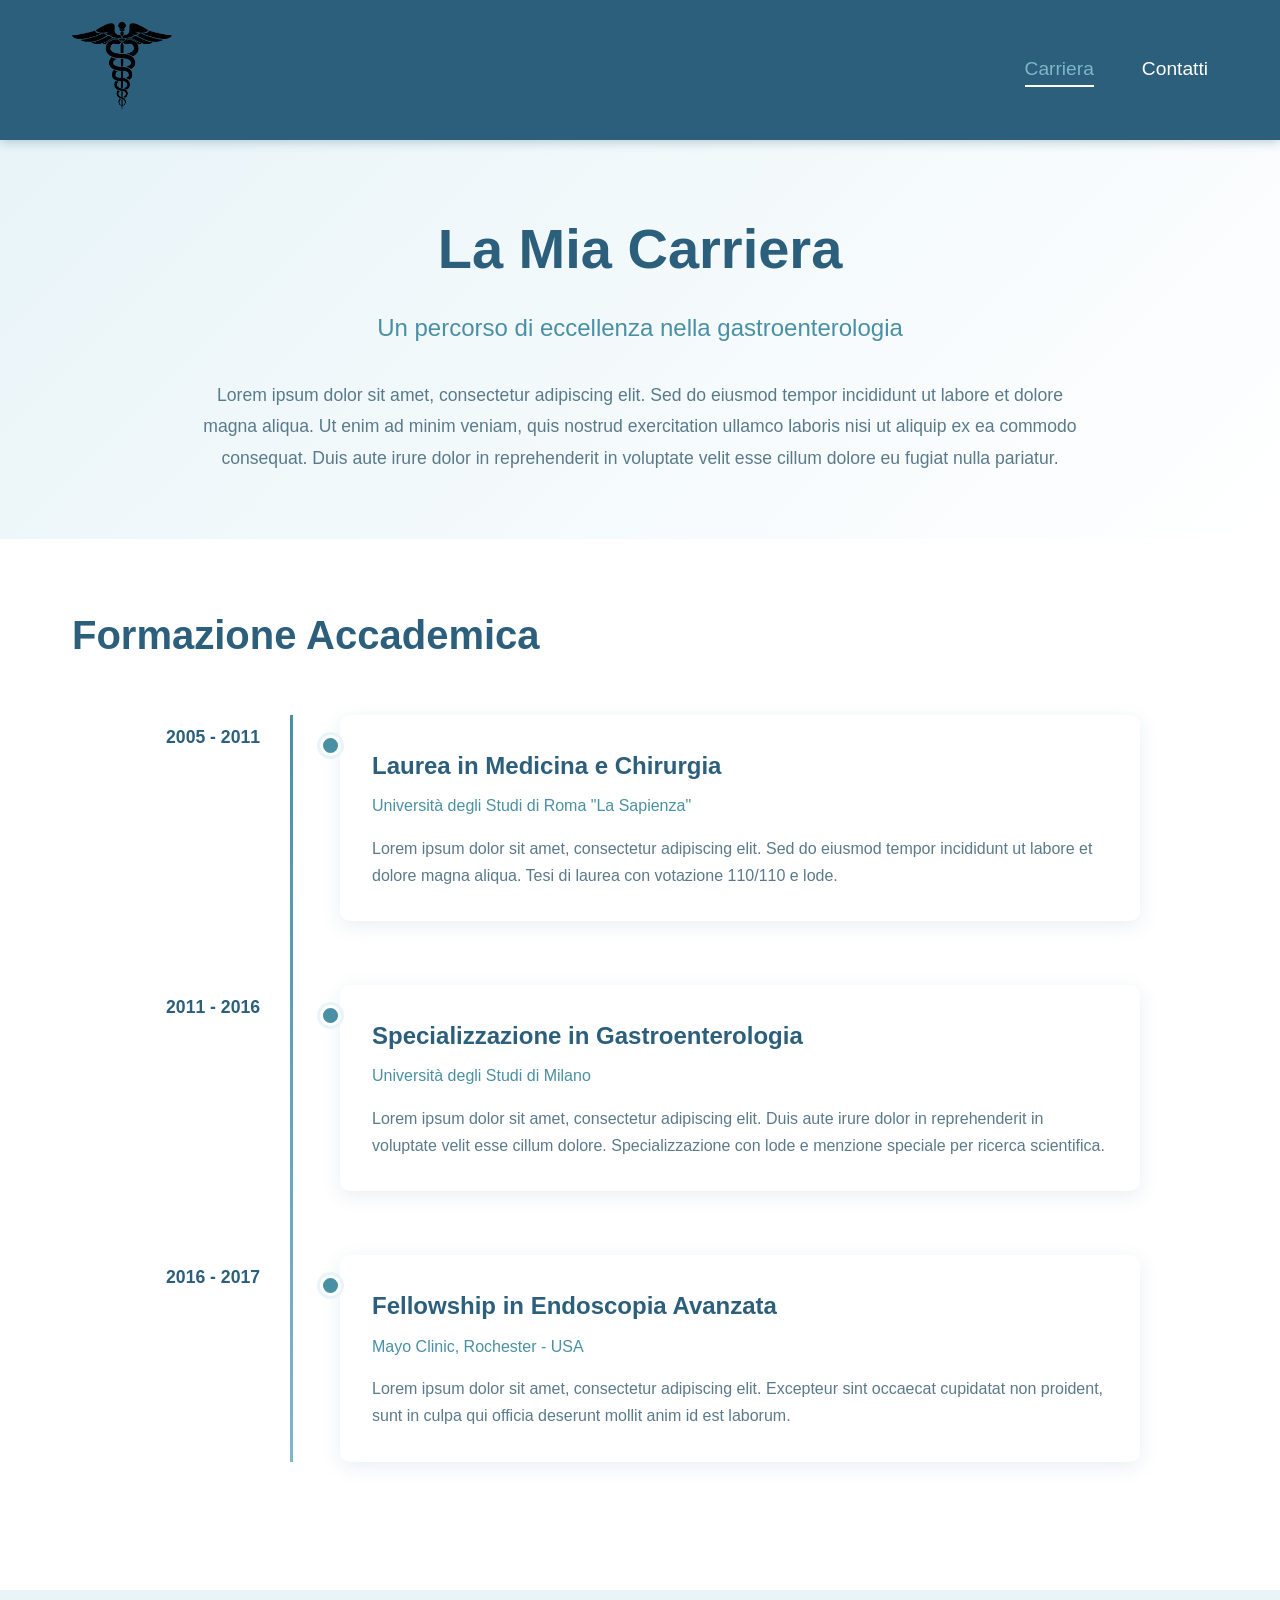
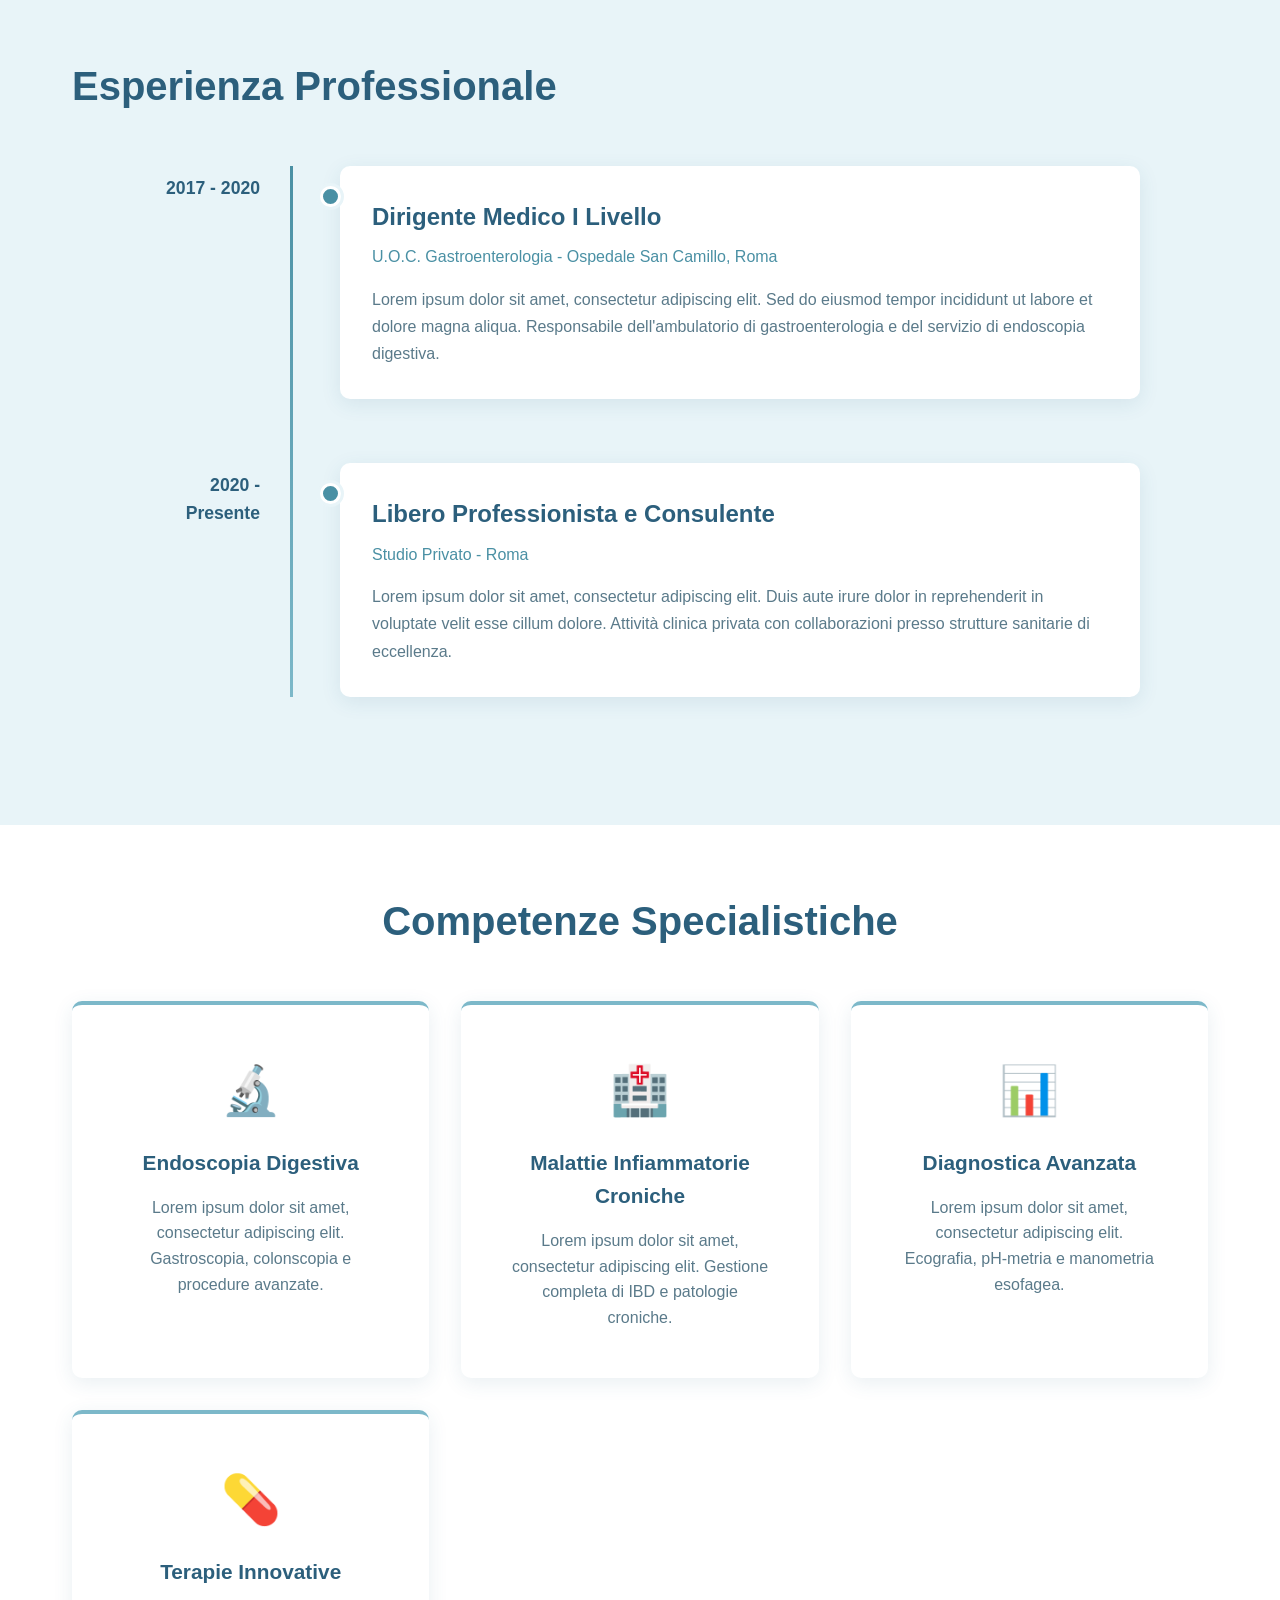
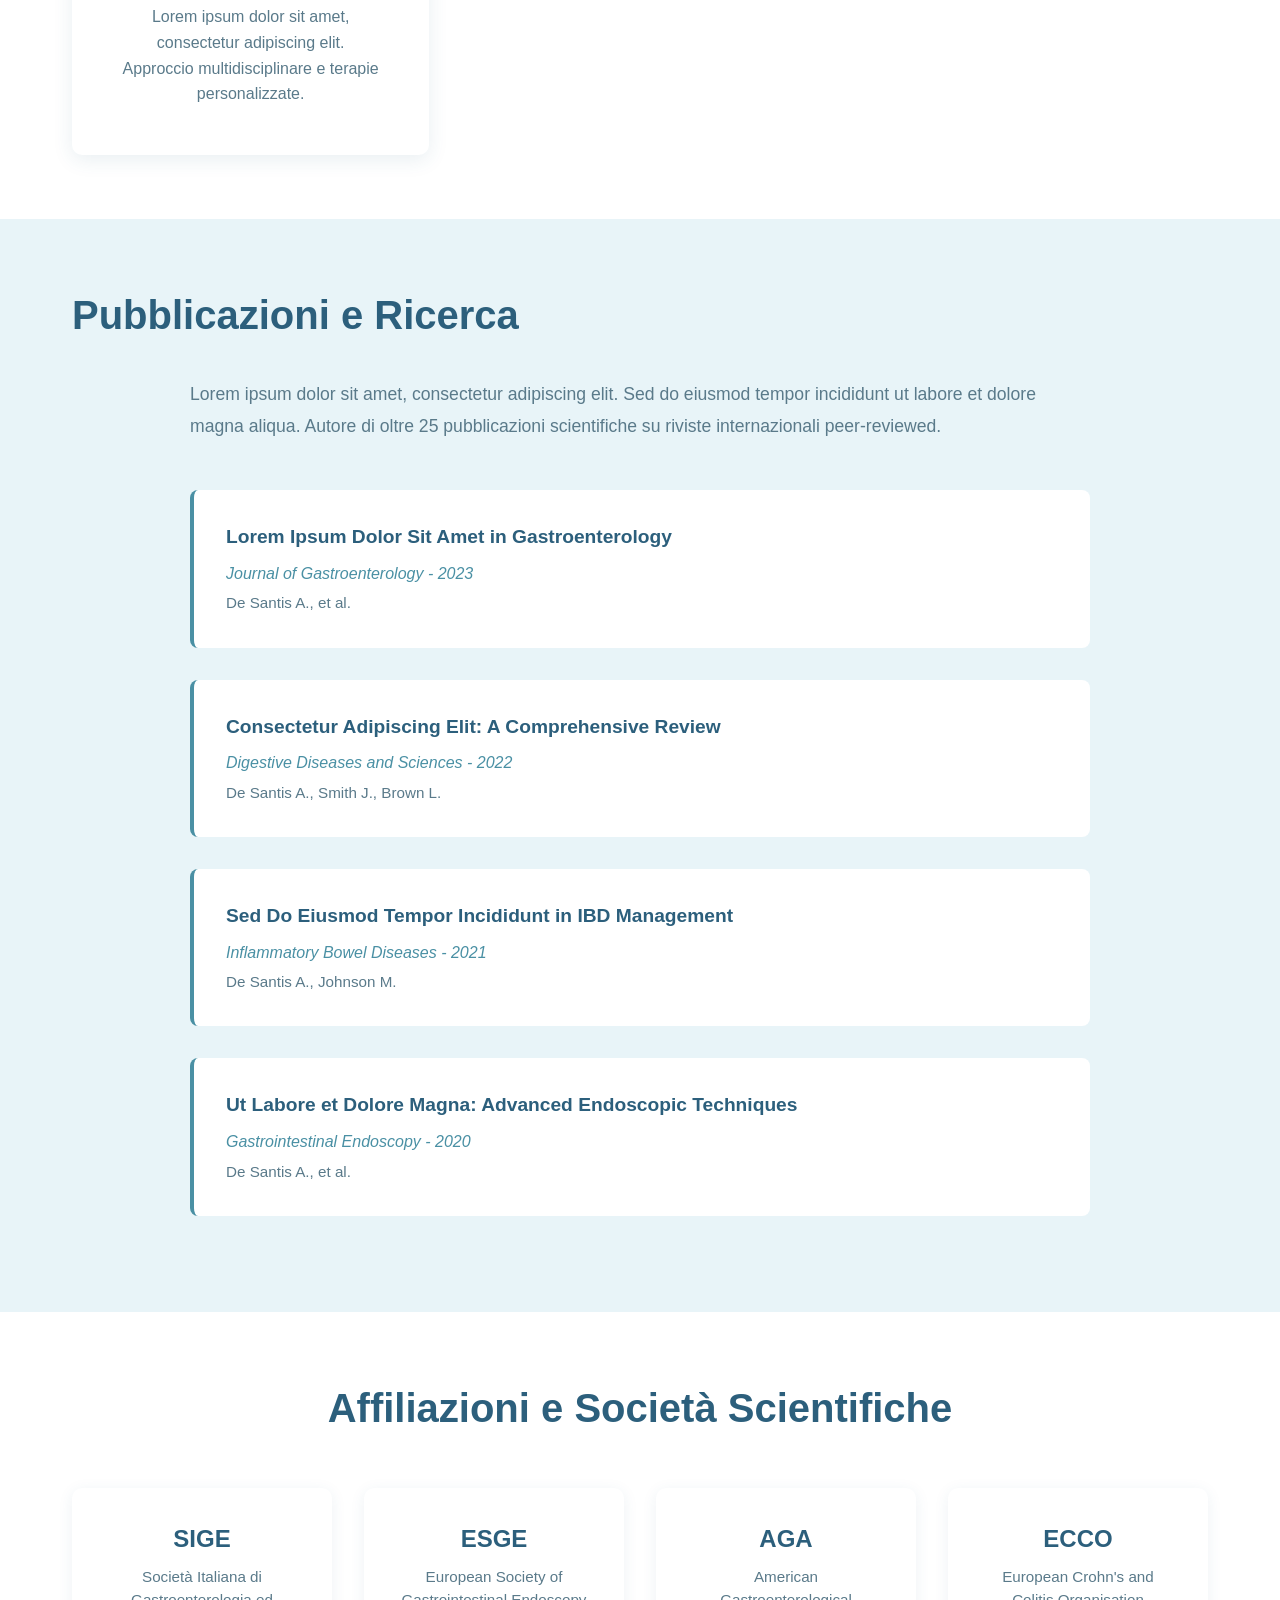
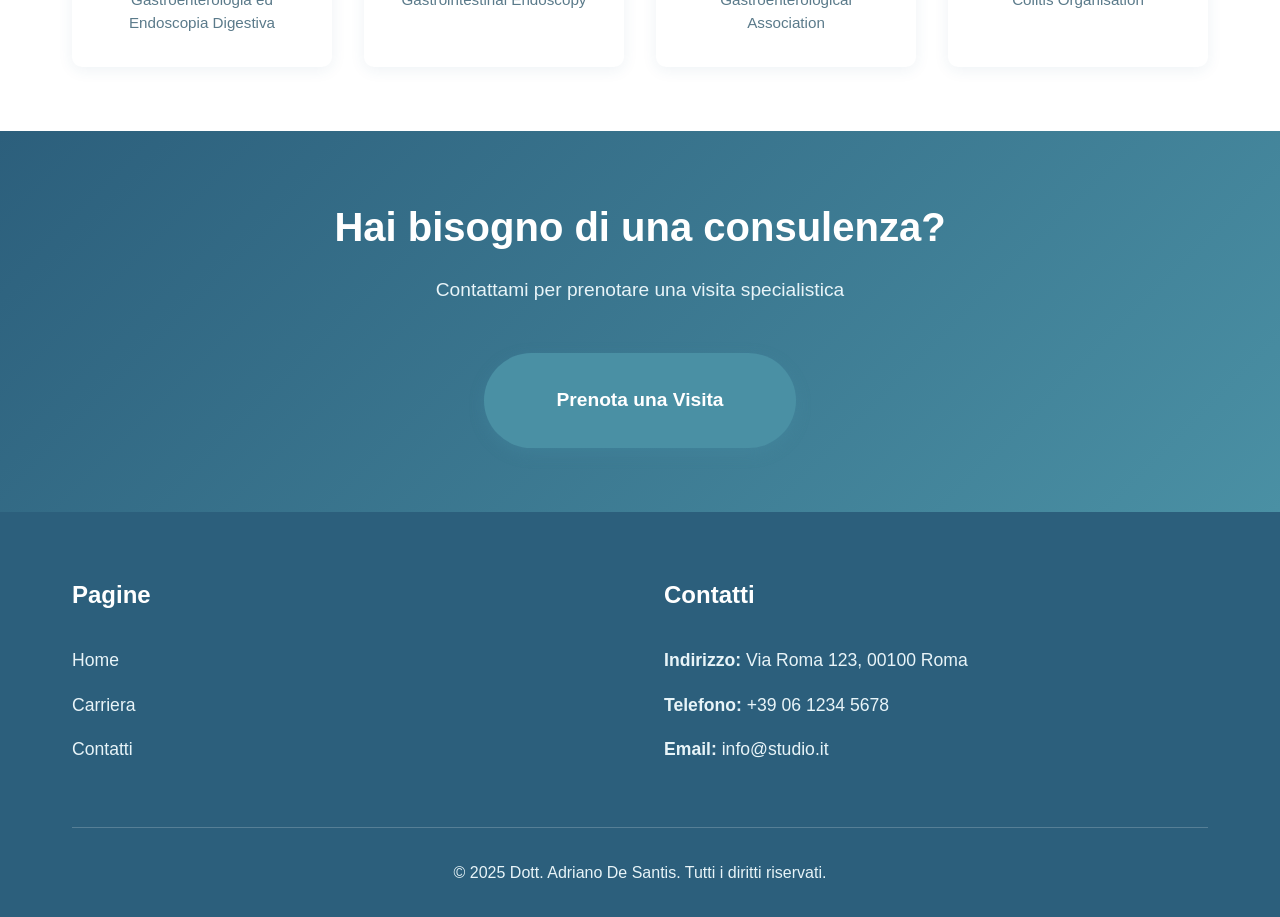
==== carriera.html @ cd959688 "primocaricamento" ====
<!DOCTYPE html>
<html lang="it">
<head>
    <meta charset="UTF-8">
    <meta name="viewport" content="width=device-width, initial-scale=1.0">
    <title>Carriera - Dott. Adriano De Santis</title>
    <link rel="stylesheet" href="style.css">
</head>
<body>
    <!-- Header -->
    <header class="header">
        <div class="container">
            <div class="header-content">
                <div class="logo">
                    <a href="index.html">
                        <img src="media/logo.png" alt="Logo Dott. Adriano De Santis" class="logo-image">
                    </a>
                </div>
                <nav class="nav">
                    <ul class="nav-list">
                        <li><a href="carriera.html" class="nav-link active">Carriera</a></li>
                        <li><a href="contatti.html" class="nav-link">Contatti</a></li>
                    </ul>
                </nav>
            </div>
        </div>
    </header>

    <!-- Hero Section -->
    <main class="main">
        <section class="hero-section career-hero">
            <div class="container">
                <div class="career-intro">
                    <h1 class="page-title">La Mia Carriera</h1>
                    <p class="page-subtitle">Un percorso di eccellenza nella gastroenterologia</p>
                    <p class="intro-text">
                        Lorem ipsum dolor sit amet, consectetur adipiscing elit. Sed do eiusmod tempor 
                        incididunt ut labore et dolore magna aliqua. Ut enim ad minim veniam, quis nostrud 
                        exercitation ullamco laboris nisi ut aliquip ex ea commodo consequat. Duis aute 
                        irure dolor in reprehenderit in voluptate velit esse cillum dolore eu fugiat nulla pariatur.
                    </p>
                </div>
            </div>
        </section>

        <!-- Formazione Section -->
        <section class="hero-section section-white">
            <div class="container">
                <h2 class="section-title">Formazione Accademica</h2>
                <div class="timeline">
                    <div class="timeline-item">
                        <div class="timeline-date">2005 - 2011</div>
                        <div class="timeline-content">
                            <h3 class="timeline-title">Laurea in Medicina e Chirurgia</h3>
                            <p class="timeline-location">Università degli Studi di Roma "La Sapienza"</p>
                            <p class="timeline-description">
                                Lorem ipsum dolor sit amet, consectetur adipiscing elit. Sed do eiusmod 
                                tempor incididunt ut labore et dolore magna aliqua. Tesi di laurea con 
                                votazione 110/110 e lode.
                            </p>
                        </div>
                    </div>

                    <div class="timeline-item">
                        <div class="timeline-date">2011 - 2016</div>
                        <div class="timeline-content">
                            <h3 class="timeline-title">Specializzazione in Gastroenterologia</h3>
                            <p class="timeline-location">Università degli Studi di Milano</p>
                            <p class="timeline-description">
                                Lorem ipsum dolor sit amet, consectetur adipiscing elit. Duis aute irure 
                                dolor in reprehenderit in voluptate velit esse cillum dolore. Specializzazione 
                                con lode e menzione speciale per ricerca scientifica.
                            </p>
                        </div>
                    </div>

                    <div class="timeline-item">
                        <div class="timeline-date">2016 - 2017</div>
                        <div class="timeline-content">
                            <h3 class="timeline-title">Fellowship in Endoscopia Avanzata</h3>
                            <p class="timeline-location">Mayo Clinic, Rochester - USA</p>
                            <p class="timeline-description">
                                Lorem ipsum dolor sit amet, consectetur adipiscing elit. Excepteur sint 
                                occaecat cupidatat non proident, sunt in culpa qui officia deserunt mollit 
                                anim id est laborum.
                            </p>
                        </div>
                    </div>
                </div>
            </div>
        </section>

        <!-- Esperienza Professionale Section -->
        <section class="hero-section section-light">
            <div class="container">
                <h2 class="section-title">Esperienza Professionale</h2>
                <div class="timeline">
                    <div class="timeline-item">
                        <div class="timeline-date">2017 - 2020</div>
                        <div class="timeline-content">
                            <h3 class="timeline-title">Dirigente Medico I Livello</h3>
                            <p class="timeline-location">U.O.C. Gastroenterologia - Ospedale San Camillo, Roma</p>
                            <p class="timeline-description">
                                Lorem ipsum dolor sit amet, consectetur adipiscing elit. Sed do eiusmod 
                                tempor incididunt ut labore et dolore magna aliqua. Responsabile dell'ambulatorio 
                                di gastroenterologia e del servizio di endoscopia digestiva.
                            </p>
                        </div>
                    </div>

                    <div class="timeline-item">
                        <div class="timeline-date">2020 - Presente</div>
                        <div class="timeline-content">
                            <h3 class="timeline-title">Libero Professionista e Consulente</h3>
                            <p class="timeline-location">Studio Privato - Roma</p>
                            <p class="timeline-description">
                                Lorem ipsum dolor sit amet, consectetur adipiscing elit. Duis aute irure 
                                dolor in reprehenderit in voluptate velit esse cillum dolore. Attività clinica 
                                privata con collaborazioni presso strutture sanitarie di eccellenza.
                            </p>
                        </div>
                    </div>
                </div>
            </div>
        </section>

        <!-- Competenze Section -->
        <section class="hero-section section-white">
            <div class="container">
                <h2 class="section-title centered">Competenze Specialistiche</h2>
                <div class="competenze-grid">
                    <div class="competenza-card">
                        <div class="competenza-icon">🔬</div>
                        <h3>Endoscopia Digestiva</h3>
                        <p>Lorem ipsum dolor sit amet, consectetur adipiscing elit. Gastroscopia, colonscopia e procedure avanzate.</p>
                    </div>
                    <div class="competenza-card">
                        <div class="competenza-icon">🏥</div>
                        <h3>Malattie Infiammatorie Croniche</h3>
                        <p>Lorem ipsum dolor sit amet, consectetur adipiscing elit. Gestione completa di IBD e patologie croniche.</p>
                    </div>
                    <div class="competenza-card">
                        <div class="competenza-icon">📊</div>
                        <h3>Diagnostica Avanzata</h3>
                        <p>Lorem ipsum dolor sit amet, consectetur adipiscing elit. Ecografia, pH-metria e manometria esofagea.</p>
                    </div>
                    <div class="competenza-card">
                        <div class="competenza-icon">💊</div>
                        <h3>Terapie Innovative</h3>
                        <p>Lorem ipsum dolor sit amet, consectetur adipiscing elit. Approccio multidisciplinare e terapie personalizzate.</p>
                    </div>
                </div>
            </div>
        </section>

        <!-- Pubblicazioni e Ricerca Section -->
        <section class="hero-section section-light">
            <div class="container">
                <h2 class="section-title">Pubblicazioni e Ricerca</h2>
                <div class="pubblicazioni-content">
                    <p class="section-description">
                        Lorem ipsum dolor sit amet, consectetur adipiscing elit. Sed do eiusmod tempor 
                        incididunt ut labore et dolore magna aliqua. Autore di oltre 25 pubblicazioni 
                        scientifiche su riviste internazionali peer-reviewed.
                    </p>
                    
                    <div class="pubblicazioni-list">
                        <div class="pubblicazione-item">
                            <h4 class="pubblicazione-title">Lorem Ipsum Dolor Sit Amet in Gastroenterology</h4>
                            <p class="pubblicazione-journal">Journal of Gastroenterology - 2023</p>
                            <p class="pubblicazione-authors">De Santis A., et al.</p>
                        </div>
                        
                        <div class="pubblicazione-item">
                            <h4 class="pubblicazione-title">Consectetur Adipiscing Elit: A Comprehensive Review</h4>
                            <p class="pubblicazione-journal">Digestive Diseases and Sciences - 2022</p>
                            <p class="pubblicazione-authors">De Santis A., Smith J., Brown L.</p>
                        </div>
                        
                        <div class="pubblicazione-item">
                            <h4 class="pubblicazione-title">Sed Do Eiusmod Tempor Incididunt in IBD Management</h4>
                            <p class="pubblicazione-journal">Inflammatory Bowel Diseases - 2021</p>
                            <p class="pubblicazione-authors">De Santis A., Johnson M.</p>
                        </div>
                        
                        <div class="pubblicazione-item">
                            <h4 class="pubblicazione-title">Ut Labore et Dolore Magna: Advanced Endoscopic Techniques</h4>
                            <p class="pubblicazione-journal">Gastrointestinal Endoscopy - 2020</p>
                            <p class="pubblicazione-authors">De Santis A., et al.</p>
                        </div>
                    </div>
                </div>
            </div>
        </section>

        <!-- Affiliazioni Section -->
        <section class="hero-section section-white">
            <div class="container">
                <h2 class="section-title centered">Affiliazioni e Società Scientifiche</h2>
                <div class="affiliazioni-grid">
                    <div class="affiliazione-item">
                        <h4>SIGE</h4>
                        <p>Società Italiana di Gastroenterologia ed Endoscopia Digestiva</p>
                    </div>
                    <div class="affiliazione-item">
                        <h4>ESGE</h4>
                        <p>European Society of Gastrointestinal Endoscopy</p>
                    </div>
                    <div class="affiliazione-item">
                        <h4>AGA</h4>
                        <p>American Gastroenterological Association</p>
                    </div>
                    <div class="affiliazione-item">
                        <h4>ECCO</h4>
                        <p>European Crohn's and Colitis Organisation</p>
                    </div>
                </div>
            </div>
        </section>

        <!-- CTA Section -->
        <section class="hero-section section-cta">
            <div class="container">
                <div class="cta-content">
                    <h2 class="cta-title">Hai bisogno di una consulenza?</h2>
                    <p class="cta-text">Contattami per prenotare una visita specialistica</p>
                    <a href="contatti.html" class="btn btn-secondary btn-large">Prenota una Visita</a>
                </div>
            </div>
        </section>
    </main>

    <!-- Footer -->
    <footer class="footer">
        <div class="container">
            <div class="footer-content">
                <div class="footer-left">
                    <h3 class="footer-title">Pagine</h3>
                    <ul class="footer-links">
                        <li><a href="index.html">Home</a></li>
                        <li><a href="carriera.html">Carriera</a></li>
                        <li><a href="contatti.html">Contatti</a></li>
                    </ul>
                </div>
                <div class="footer-right">
                    <h3 class="footer-title">Contatti</h3>
                    <div class="contact-info">
                        <p class="contact-item"><strong>Indirizzo:</strong> Via Roma 123, 00100 Roma</p>
                        <p class="contact-item"><strong>Telefono:</strong> <a href="tel:+390612345678">+39 06 1234 5678</a></p>
                        <p class="contact-item"><strong>Email:</strong> <a href="mailto:info@studio.it">info@studio.it</a></p>
                    </div>
                </div>
            </div>
            <div class="footer-bottom">
                <p>&copy; 2025 Dott. Adriano De Santis. Tutti i diritti riservati.</p>
            </div>
        </div>
    </footer>

    <script src="script.js"></script>
</body>
</html>
---- style.css ----
/* Reset e Base */
* {
    margin: 0;
    padding: 0;
    box-sizing: border-box;
}

:root {
    /* Color palette ispirata alla foto_idea */
    --color-primary: #2C5F7C;      /* Blu scuro professionale */
    --color-secondary: #4A90A4;    /* Azzurro medio */
    --color-accent: #7CB8C9;       /* Azzurro chiaro */
    --color-light: #E8F4F8;        /* Azzurro molto chiaro */
    --color-white: #FFFFFF;
    --color-text-dark: #1A3A4A;
    --color-text-light: #5A7A8A;
    --color-bg: #F5F9FB;
    
    /* Typography */
    --font-primary: 'Segoe UI', Tahoma, Geneva, Verdana, sans-serif;
    --font-size-base: 16px;
    --line-height: 1.6;
    
    /* Spacing */
    --spacing-xs: 0.5rem;
    --spacing-sm: 1rem;
    --spacing-md: 2rem;
    --spacing-lg: 3rem;
    --spacing-xl: 4rem;
    
    /* Transitions */
    --transition: all 0.3s ease;
}

body {
    font-family: var(--font-primary);
    font-size: var(--font-size-base);
    line-height: var(--line-height);
    color: var(--color-text-dark);
    background-color: var(--color-white);
}

.container {
    max-width: 1200px;
    margin: 0 auto;
    padding: 0 var(--spacing-md);
}

/* Header */
.header {
    background-color: var(--color-primary);
    box-shadow: 0 2px 10px rgba(44, 95, 124, 0.3);
    position: sticky;
    top: 0;
    z-index: 1000;
    transition: var(--transition);
}

.header.scrolled {
    box-shadow: 0 4px 20px rgba(44, 95, 124, 0.4);
}

.header-content {
    display: flex;
    justify-content: space-between;
    align-items: center;
    padding: var(--spacing-sm) 0;
}

.logo-circle {
    width: 60px;
    height: 60px;
    background-color: var(--color-white);
    border: 3px solid var(--color-white);
    border-radius: 50%;
    transition: var(--transition);
}

.logo-circle:hover {
    transform: scale(1.05);
    border-color: var(--color-accent);
}

/* Logo Image */
.logo-image {
    width: 100px;
    height: 100px;
    object-fit: contain;
    transition: var(--transition);
    border-radius: 8px;
}

.logo-image:hover {
    transform: scale(1.05);
}

.nav-list {
    display: flex;
    list-style: none;
    gap: var(--spacing-lg);
}

.nav-link {
    text-decoration: none;
    color: var(--color-white);
    font-weight: 500;
    font-size: 1.2rem;
    position: relative;
    padding: var(--spacing-xs) 0;
    transition: var(--transition);
}

.nav-link::after {
    content: '';
    position: absolute;
    bottom: 0;
    left: 0;
    width: 0;
    height: 2px;
    background-color: var(--color-white);
    transition: var(--transition);
}

.nav-link:hover {
    color: var(--color-accent);
}

.nav-link:hover::after {
    width: 100%;
}

/* Main Sections */
.main {
    background-color: var(--color-white);
}

.hero-section {
    padding: var(--spacing-xl) 0;
}

.section-1 {
    background-color: var(--color-light);
}

.section-2 {
    background-color: var(--color-white);
}

.section-3 {
    background-color: var(--color-bg);
}

.hero-content {
    display: grid;
    grid-template-columns: 1fr 1fr;
    gap: var(--spacing-lg);
    align-items: center;
}

.hero-content.reverse {
    direction: ltr;
}

.hero-content.reverse .hero-image {
    order: -1;
}

.hero-image {
    width: 100%;
}

.hero-photo {
    width: 100%;
    height: auto;
    aspect-ratio: 4/5;
    object-fit: cover;
    border-radius: 10px;
    box-shadow: 0 10px 30px rgba(44, 95, 124, 0.2);
    transition: var(--transition);
    display: block;
}

.hero-photo:hover {
    transform: translateY(-5px);
    box-shadow: 0 15px 40px rgba(44, 95, 124, 0.25);
}

.image-placeholder {
    width: 100%;
    aspect-ratio: 4/5;
    background: linear-gradient(135deg, var(--color-secondary), var(--color-accent));
    border-radius: 10px;
    display: flex;
    align-items: center;
    justify-content: center;
    box-shadow: 0 10px 30px rgba(44, 95, 124, 0.2);
    transition: var(--transition);
}

.image-placeholder:hover {
    transform: translateY(-5px);
    box-shadow: 0 15px 40px rgba(44, 95, 124, 0.25);
}

.image-placeholder span {
    color: var(--color-white);
    font-size: 1.2rem;
    font-weight: 500;
}

.hero-text {
    padding: var(--spacing-md);
}

.doctor-name {
    font-size: 3rem;
    color: var(--color-primary);
    margin-bottom: var(--spacing-sm);
    font-weight: 700;
}

.doctor-title {
    font-size: 1.5rem;
    color: var(--color-secondary);
    margin-bottom: var(--spacing-md);
    font-weight: 500;
}

.doctor-description {
    font-size: 1.1rem;
    color: var(--color-text-light);
    line-height: 1.8;
}

.section-title {
    font-size: 2.5rem;
    color: var(--color-primary);
    margin-bottom: var(--spacing-md);
    font-weight: 700;
}

.section-title.centered {
    text-align: center;
}

.section-description {
    font-size: 1.1rem;
    color: var(--color-text-light);
    line-height: 1.8;
    margin-bottom: var(--spacing-md);
}

/* Services Section */
.services-content {
    padding: var(--spacing-md) 0;
}

.services-grid {
    display: grid;
    grid-template-columns: repeat(auto-fit, minmax(300px, 1fr));
    gap: var(--spacing-md);
    margin: var(--spacing-lg) 0;
}

.service-item {
    background-color: var(--color-white);
    padding: var(--spacing-md);
    border-radius: 10px;
    box-shadow: 0 5px 15px rgba(44, 95, 124, 0.1);
    transition: var(--transition);
    border-left: 4px solid var(--color-accent);
}

.service-item:hover {
    transform: translateY(-5px);
    box-shadow: 0 10px 25px rgba(44, 95, 124, 0.15);
    border-left-color: var(--color-primary);
}

.service-item h3 {
    color: var(--color-primary);
    font-size: 1.3rem;
    margin-bottom: var(--spacing-sm);
}

.service-item p {
    color: var(--color-text-light);
    font-size: 1rem;
}

.cta-container {
    text-align: center;
    margin-top: var(--spacing-lg);
}

/* Buttons */
.btn {
    display: inline-block;
    padding: var(--spacing-sm) var(--spacing-lg);
    text-decoration: none;
    border-radius: 50px;
    font-weight: 600;
    font-size: 1.1rem;
    transition: var(--transition);
    cursor: pointer;
    border: none;
}

.btn-primary {
    background-color: var(--color-primary);
    color: var(--color-white);
    box-shadow: 0 5px 15px rgba(44, 95, 124, 0.3);
}

.btn-primary:hover {
    background-color: var(--color-secondary);
    transform: translateY(-2px);
    box-shadow: 0 8px 20px rgba(44, 95, 124, 0.4);
}

.btn-secondary {
    background-color: var(--color-secondary);
    color: var(--color-white);
    box-shadow: 0 5px 15px rgba(74, 144, 164, 0.3);
}

.btn-secondary:hover {
    background-color: var(--color-primary);
    transform: translateY(-2px);
    box-shadow: 0 8px 20px rgba(74, 144, 164, 0.4);
}

/* Footer */
.footer {
    background-color: var(--color-primary);
    color: var(--color-white);
    padding: var(--spacing-xl) 0 var(--spacing-md);
}

.footer-content {
    display: grid;
    grid-template-columns: 1fr 1fr;
    gap: var(--spacing-lg);
    margin-bottom: var(--spacing-lg);
}

.footer-title {
    font-size: 1.5rem;
    margin-bottom: var(--spacing-md);
    color: var(--color-white);
}

.footer-links {
    list-style: none;
}

.footer-links li {
    margin-bottom: var(--spacing-sm);
}

.footer-links a {
    color: var(--color-light);
    text-decoration: none;
    font-size: 1.1rem;
    transition: var(--transition);
}

.footer-links a:hover {
    color: var(--color-white);
    padding-left: var(--spacing-xs);
}

.contact-info {
    color: var(--color-light);
}

.contact-item {
    margin-bottom: var(--spacing-sm);
    font-size: 1.1rem;
    color: var(--color-light);
}

.contact-item a {
    color: var(--color-light);
    text-decoration: none;
    transition: var(--transition);
}

.contact-item a:hover {
    color: var(--color-white);
}

.footer-bottom {
    text-align: center;
    padding-top: var(--spacing-md);
    border-top: 1px solid rgba(255, 255, 255, 0.2);
    color: var(--color-light);
}

/* Responsive Design */
@media (max-width: 768px) {
    /* Header rimane orizzontale anche su mobile */
    .header-content {
        flex-direction: row;
        gap: var(--spacing-sm);
        padding: var(--spacing-sm) 0;
    }
    
    .logo-circle {
        width: 50px;
        height: 50px;
    }
    
    .nav-list {
        gap: var(--spacing-sm);
        flex-direction: row;
    }
    
    .nav-link {
        font-size: 1rem;
    }
    
    .hero-content {
        grid-template-columns: 1fr;
        gap: var(--spacing-md);
    }
    
    .hero-content.reverse .hero-image {
        order: 0;
    }
    
    /* Section 2: foto prima, testo dopo su mobile */
    .section-2 .hero-content .hero-text {
        order: 2;
    }
    
    .section-2 .hero-content .hero-image {
        order: 1;
    }
    
    .doctor-name {
        font-size: 2rem;
    }
    
    .section-title {
        font-size: 2rem;
    }
    
    .services-grid {
        grid-template-columns: 1fr;
    }
    
    .footer-content {
        grid-template-columns: 1fr;
    }
}

@media (max-width: 480px) {
    :root {
        --spacing-md: 1rem;
        --spacing-lg: 1.5rem;
        --spacing-xl: 2rem;
    }
    
    .header-content {
        padding: 0.75rem 0;
    }
    
    .logo-circle {
        width: 45px;
        height: 45px;
    }
    
    .nav-list {
        gap: 0.75rem;
    }
    
    .nav-link {
        font-size: 0.9rem;
    }
    
    .doctor-name {
        font-size: 1.5rem;
    }
    
    .doctor-title {
        font-size: 1.2rem;
    }
    
    .section-title {
        font-size: 1.5rem;
    }
}

/* Animations */
@keyframes fadeIn {
    from {
        opacity: 0;
        transform: translateY(20px);
    }
    to {
        opacity: 1;
        transform: translateY(0);
    }
}

.fade-in {
    animation: fadeIn 0.6s ease-out;
}

/* ========================================
   ANIMAZIONI AVANZATE PER INDEX
   ======================================== */

/* Slide from Left */
@keyframes slideLeft {
    from {
        opacity: 0;
        transform: translateX(-80px);
    }
    to {
        opacity: 1;
        transform: translateX(0);
    }
}

.animate-slide-left {
    opacity: 0;
    animation: slideLeft 1.2s ease-out forwards;
}

/* Slide from Right */
@keyframes slideRight {
    from {
        opacity: 0;
        transform: translateX(80px);
    }
    to {
        opacity: 1;
        transform: translateX(0);
    }
}

.animate-slide-right {
    opacity: 0;
    animation: slideRight 1.2s ease-out forwards;
}

/* Fade In */
@keyframes animateFadeIn {
    from {
        opacity: 0;
        transform: translateY(40px);
    }
    to {
        opacity: 1;
        transform: translateY(0);
    }
}

.animate-fade-in {
    opacity: 0;
    animation: animateFadeIn 1s ease-out forwards;
}

/* Scale Up */
@keyframes scaleUp {
    from {
        opacity: 0;
        transform: scale(0.7) translateY(30px);
    }
    to {
        opacity: 1;
        transform: scale(1) translateY(0);
    }
}

.animate-scale-up {
    opacity: 0;
    animation: scaleUp 0.8s ease-out forwards;
}

/* Bounce In */
@keyframes bounceIn {
    0% {
        opacity: 0;
        transform: scale(0.3) translateY(40px);
    }
    50% {
        opacity: 1;
        transform: scale(1.08) translateY(-5px);
    }
    70% {
        transform: scale(0.95) translateY(0);
    }
    100% {
        opacity: 1;
        transform: scale(1) translateY(0);
    }
}

.animate-bounce-in {
    opacity: 0;
    animation: bounceIn 1.4s ease-out forwards;
}

/* Stato iniziale per le animazioni - non partire finché non è visibile */
.animate-slide-left,
.animate-slide-right,
.animate-fade-in,
.animate-scale-up,
.animate-bounce-in {
    animation-play-state: paused;
}

.animate-slide-left.start-animation,
.animate-slide-right.start-animation,
.animate-fade-in.start-animation,
.animate-scale-up.start-animation,
.animate-bounce-in.start-animation {
    animation-play-state: running;
}

/* Pulse effect on hover for buttons */
@keyframes pulse {
    0% {
        box-shadow: 0 0 0 0 rgba(74, 144, 164, 0.7);
    }
    70% {
        box-shadow: 0 0 0 15px rgba(74, 144, 164, 0);
    }
    100% {
        box-shadow: 0 0 0 0 rgba(74, 144, 164, 0);
    }
}

.btn-secondary:hover {
    animation: pulse 1.5s infinite;
}

/* Classe per animazioni attivate */
.animate-on-scroll {
    opacity: 0;
}

/* ========================================
   PAGINA CARRIERA - STILI SPECIFICI
   ======================================== */

/* Hero Carriera */
.career-hero {
    background: linear-gradient(135deg, var(--color-light) 0%, var(--color-white) 100%);
    padding: var(--spacing-xl) 0;
}

.career-intro {
    max-width: 900px;
    margin: 0 auto;
    text-align: center;
}

.page-title {
    font-size: 3.5rem;
    color: var(--color-primary);
    margin-bottom: var(--spacing-sm);
    font-weight: 700;
}

.page-subtitle {
    font-size: 1.5rem;
    color: var(--color-secondary);
    margin-bottom: var(--spacing-md);
    font-weight: 500;
}

.intro-text {
    font-size: 1.1rem;
    color: var(--color-text-light);
    line-height: 1.8;
}

/* Sezioni alternate */
.section-white {
    background-color: var(--color-white);
}

.section-light {
    background-color: var(--color-light);
}

/* Timeline */
.timeline {
    position: relative;
    max-width: 1000px;
    margin: var(--spacing-lg) auto;
    padding-left: 0;
}

.timeline::before {
    content: '';
    position: absolute;
    left: 150px;
    top: 0;
    bottom: 0;
    width: 3px;
    background: linear-gradient(to bottom, var(--color-secondary), var(--color-accent));
}

.timeline-item {
    display: flex;
    gap: var(--spacing-lg);
    margin-bottom: var(--spacing-xl);
    position: relative;
}

.timeline-date {
    flex: 0 0 120px;
    font-weight: 700;
    font-size: 1.1rem;
    color: var(--color-primary);
    text-align: right;
    padding-top: 0.5rem;
}

.timeline-content {
    flex: 1;
    background-color: var(--color-white);
    padding: var(--spacing-md);
    border-radius: 10px;
    box-shadow: 0 5px 20px rgba(44, 95, 124, 0.1);
    margin-left: var(--spacing-md);
    position: relative;
    transition: var(--transition);
}

.timeline-content::before {
    content: '';
    position: absolute;
    left: -20px;
    top: 20px;
    width: 15px;
    height: 15px;
    background-color: var(--color-secondary);
    border: 3px solid var(--color-white);
    border-radius: 50%;
    box-shadow: 0 0 0 3px var(--color-light);
}

.timeline-content:hover {
    transform: translateX(5px);
    box-shadow: 0 8px 30px rgba(44, 95, 124, 0.15);
}

.timeline-title {
    font-size: 1.5rem;
    color: var(--color-primary);
    margin-bottom: var(--spacing-xs);
    font-weight: 600;
}

.timeline-location {
    font-size: 1rem;
    color: var(--color-secondary);
    font-weight: 500;
    margin-bottom: var(--spacing-sm);
}

.timeline-description {
    font-size: 1rem;
    color: var(--color-text-light);
    line-height: 1.7;
}

/* Competenze Grid */
.competenze-grid {
    display: grid;
    grid-template-columns: repeat(auto-fit, minmax(280px, 1fr));
    gap: var(--spacing-md);
    margin-top: var(--spacing-lg);
}

.competenza-card {
    background-color: var(--color-white);
    padding: var(--spacing-lg);
    border-radius: 10px;
    box-shadow: 0 5px 20px rgba(44, 95, 124, 0.1);
    text-align: center;
    transition: var(--transition);
    border-top: 4px solid var(--color-accent);
}

.competenza-card:hover {
    transform: translateY(-10px);
    box-shadow: 0 10px 30px rgba(44, 95, 124, 0.2);
    border-top-color: var(--color-primary);
}

.competenza-icon {
    font-size: 3rem;
    margin-bottom: var(--spacing-sm);
}

.competenza-card h3 {
    font-size: 1.3rem;
    color: var(--color-primary);
    margin-bottom: var(--spacing-sm);
    font-weight: 600;
}

.competenza-card p {
    font-size: 1rem;
    color: var(--color-text-light);
    line-height: 1.6;
}

/* Pubblicazioni */
.pubblicazioni-content {
    max-width: 900px;
    margin: 0 auto;
}

.pubblicazioni-list {
    margin-top: var(--spacing-lg);
}

.pubblicazione-item {
    background-color: var(--color-white);
    padding: var(--spacing-md);
    margin-bottom: var(--spacing-md);
    border-radius: 8px;
    border-left: 4px solid var(--color-secondary);
    transition: var(--transition);
}

.pubblicazione-item:hover {
    border-left-color: var(--color-primary);
    box-shadow: 0 5px 15px rgba(44, 95, 124, 0.1);
    transform: translateX(5px);
}

.pubblicazione-title {
    font-size: 1.2rem;
    color: var(--color-primary);
    margin-bottom: var(--spacing-xs);
    font-weight: 600;
}

.pubblicazione-journal {
    font-size: 1rem;
    color: var(--color-secondary);
    font-style: italic;
    margin-bottom: 0.3rem;
}

.pubblicazione-authors {
    font-size: 0.95rem;
    color: var(--color-text-light);
}

/* Affiliazioni Grid */
.affiliazioni-grid {
    display: grid;
    grid-template-columns: repeat(auto-fit, minmax(250px, 1fr));
    gap: var(--spacing-md);
    margin-top: var(--spacing-lg);
}

.affiliazione-item {
    background-color: var(--color-white);
    padding: var(--spacing-md);
    border-radius: 10px;
    box-shadow: 0 3px 15px rgba(44, 95, 124, 0.08);
    text-align: center;
    transition: var(--transition);
}

.affiliazione-item:hover {
    box-shadow: 0 8px 25px rgba(44, 95, 124, 0.15);
    transform: translateY(-5px);
}

.affiliazione-item h4 {
    font-size: 1.5rem;
    color: var(--color-primary);
    margin-bottom: var(--spacing-xs);
    font-weight: 700;
}

.affiliazione-item p {
    font-size: 0.95rem;
    color: var(--color-text-light);
    line-height: 1.5;
}

/* CTA Section */
.section-cta {
    background: linear-gradient(135deg, var(--color-primary) 0%, var(--color-secondary) 100%);
    padding: var(--spacing-xl) 0;
}

.cta-content {
    text-align: center;
    max-width: 700px;
    margin: 0 auto;
}

.cta-title {
    font-size: 2.5rem;
    color: var(--color-white);
    margin-bottom: var(--spacing-sm);
    font-weight: 700;
}

.cta-text {
    font-size: 1.2rem;
    color: var(--color-light);
    margin-bottom: var(--spacing-lg);
}

.btn-large {
    padding: var(--spacing-md) calc(var(--spacing-lg) * 1.5);
    font-size: 1.2rem;
}

/* Active link style */
.nav-link.active {
    color: var(--color-accent);
}

.nav-link.active::after {
    width: 100%;
}

/* Responsive per pagina Carriera */
@media (max-width: 768px) {
    .page-title {
        font-size: 2.5rem;
    }
    
    .page-subtitle {
        font-size: 1.2rem;
    }
    
    .timeline::before {
        left: 20px;
    }
    
    .timeline-item {
        flex-direction: column;
        margin-bottom: var(--spacing-lg);
    }
    
    .timeline-date {
        text-align: left;
        flex: none;
        margin-bottom: var(--spacing-xs);
    }
    
    .timeline-content {
        margin-left: var(--spacing-lg);
    }
    
    .timeline-content::before {
        left: -35px;
    }
    
    .competenze-grid {
        grid-template-columns: 1fr;
    }
    
    .affiliazioni-grid {
        grid-template-columns: 1fr;
    }
    
    .cta-title {
        font-size: 2rem;
    }
}

@media (max-width: 480px) {
    .page-title {
        font-size: 2rem;
    }
    
    .page-subtitle {
        font-size: 1.1rem;
    }
    
    .timeline-content {
        margin-left: var(--spacing-md);
    }
    
    .cta-title {
        font-size: 1.7rem;
    }
    
    .btn-large {
        padding: var(--spacing-sm) var(--spacing-lg);
        font-size: 1.1rem;
    }
}

/* ========================================
   PAGINA CONTATTI - STILI SPECIFICI
   ======================================== */

/* Hero Contatti */
.contact-hero {
    background: linear-gradient(135deg, var(--color-light) 0%, var(--color-white) 100%);
    padding: var(--spacing-xl) 0;
}

.contact-intro {
    max-width: 900px;
    margin: 0 auto;
    text-align: center;
}

/* Contact Wrapper */
.contact-wrapper {
    display: grid;
    grid-template-columns: 1fr 1fr;
    gap: var(--spacing-xl);
    margin-top: var(--spacing-lg);
}

/* Left Column - Info + Map */
.contact-info-column {
    display: flex;
    flex-direction: column;
    gap: var(--spacing-lg);
}

.contact-details {
    background-color: var(--color-white);
    padding: var(--spacing-lg);
    border-radius: 10px;
    box-shadow: 0 5px 20px rgba(44, 95, 124, 0.1);
}

.contact-section-title {
    font-size: 2rem;
    color: var(--color-primary);
    margin-bottom: var(--spacing-md);
    font-weight: 700;
}

.contact-detail-item {
    display: flex;
    gap: var(--spacing-md);
    margin-bottom: var(--spacing-lg);
    padding-bottom: var(--spacing-md);
    border-bottom: 2px solid var(--color-light);
}

.contact-detail-item:last-child {
    margin-bottom: 0;
    padding-bottom: 0;
    border-bottom: none;
}

.contact-icon {
    flex: 0 0 50px;
    width: 50px;
    height: 50px;
    background-color: var(--color-light);
    border-radius: 50%;
    display: flex;
    align-items: center;
    justify-content: center;
    font-size: 1.5rem;
}

.contact-detail-content h3 {
    font-size: 1.2rem;
    color: var(--color-primary);
    margin-bottom: var(--spacing-xs);
    font-weight: 600;
}

.contact-link {
    font-size: 1.3rem;
    color: var(--color-secondary);
    text-decoration: none;
    font-weight: 600;
    transition: var(--transition);
    display: block;
    margin-bottom: 0.3rem;
}

.contact-link:hover {
    color: var(--color-primary);
}

.contact-detail-note {
    font-size: 0.95rem;
    color: var(--color-text-light);
    font-style: italic;
}

.contact-address {
    font-size: 1.1rem;
    color: var(--color-text-light);
    line-height: 1.6;
}

/* Map Container */
.map-container {
    background-color: var(--color-white);
    padding: var(--spacing-lg);
    border-radius: 10px;
    box-shadow: 0 5px 20px rgba(44, 95, 124, 0.1);
}

.map-title {
    font-size: 1.5rem;
    color: var(--color-primary);
    margin-bottom: var(--spacing-md);
    font-weight: 600;
}

.map-wrapper {
    border-radius: 10px;
    overflow: hidden;
    box-shadow: 0 3px 15px rgba(44, 95, 124, 0.1);
}

/* Right Column - Form */
.contact-form-column {
    display: flex;
    flex-direction: column;
}

.form-container {
    background-color: var(--color-white);
    padding: var(--spacing-lg);
    border-radius: 10px;
    box-shadow: 0 5px 20px rgba(44, 95, 124, 0.1);
}

.contact-form {
    margin-top: var(--spacing-md);
}

.form-group {
    margin-bottom: var(--spacing-md);
}

.form-label {
    display: block;
    font-size: 1rem;
    font-weight: 600;
    color: var(--color-text-dark);
    margin-bottom: var(--spacing-xs);
}

.form-input,
.form-textarea {
    width: 100%;
    padding: var(--spacing-sm);
    font-size: 1rem;
    font-family: var(--font-primary);
    color: var(--color-text-dark);
    background-color: var(--color-bg);
    border: 2px solid var(--color-light);
    border-radius: 8px;
    transition: var(--transition);
}

.form-input:focus,
.form-textarea:focus {
    outline: none;
    border-color: var(--color-secondary);
    background-color: var(--color-white);
    box-shadow: 0 0 0 3px rgba(74, 144, 164, 0.1);
}

.form-textarea {
    resize: vertical;
    min-height: 120px;
}

.form-checkbox-group {
    margin-bottom: var(--spacing-md);
}

.checkbox-label {
    display: flex;
    align-items: flex-start;
    gap: var(--spacing-sm);
    font-size: 0.95rem;
    color: var(--color-text-light);
    cursor: pointer;
}

.form-checkbox {
    margin-top: 0.2rem;
    width: 18px;
    height: 18px;
    cursor: pointer;
}

.privacy-link {
    color: var(--color-secondary);
    text-decoration: underline;
    transition: var(--transition);
}

.privacy-link:hover {
    color: var(--color-primary);
}

.btn-full {
    width: 100%;
}

.form-note {
    text-align: center;
    font-size: 0.9rem;
    color: var(--color-text-light);
    margin-top: var(--spacing-sm);
}

/* Orari Grid */
.orari-grid {
    display: grid;
    grid-template-columns: repeat(auto-fit, minmax(250px, 1fr));
    gap: var(--spacing-md);
    margin: var(--spacing-lg) 0;
}

.orario-item {
    background-color: var(--color-white);
    padding: var(--spacing-md);
    border-radius: 10px;
    box-shadow: 0 3px 15px rgba(44, 95, 124, 0.08);
    text-align: center;
    transition: var(--transition);
}

.orario-item:hover {
    box-shadow: 0 8px 25px rgba(44, 95, 124, 0.15);
    transform: translateY(-5px);
}

.orario-day {
    font-size: 1.2rem;
    font-weight: 700;
    color: var(--color-primary);
    margin-bottom: var(--spacing-xs);
}

.orario-time {
    font-size: 1rem;
    color: var(--color-text-light);
}

.orari-note {
    text-align: center;
    font-size: 0.95rem;
    color: var(--color-text-light);
    font-style: italic;
    margin-top: var(--spacing-md);
}

/* FAQ Section */
.faq-container {
    max-width: 900px;
    margin: var(--spacing-lg) auto 0;
}

.faq-item {
    background-color: var(--color-white);
    padding: var(--spacing-md);
    margin-bottom: var(--spacing-md);
    border-radius: 10px;
    border-left: 4px solid var(--color-secondary);
    box-shadow: 0 3px 15px rgba(44, 95, 124, 0.08);
    transition: var(--transition);
}

.faq-item:hover {
    border-left-color: var(--color-primary);
    box-shadow: 0 5px 20px rgba(44, 95, 124, 0.12);
    transform: translateX(5px);
}

.faq-question {
    font-size: 1.2rem;
    color: var(--color-primary);
    margin-bottom: var(--spacing-sm);
    font-weight: 600;
}

.faq-answer {
    font-size: 1rem;
    color: var(--color-text-light);
    line-height: 1.7;
}

/* Responsive per pagina Contatti */
@media (max-width: 768px) {
    .contact-wrapper {
        grid-template-columns: 1fr;
        gap: var(--spacing-lg);
    }
    
    .contact-detail-item {
        flex-direction: column;
        align-items: flex-start;
    }
    
    .contact-icon {
        margin-bottom: var(--spacing-xs);
    }
    
    .orari-grid {
        grid-template-columns: 1fr;
    }
}

@media (max-width: 480px) {
    .contact-section-title {
        font-size: 1.5rem;
    }
    
    .contact-link {
        font-size: 1.1rem;
    }
    
    .form-container {
        padding: var(--spacing-md);
    }
    
    .map-wrapper iframe {
        height: 250px;
    }
}


/* Logo Image Responsive Adjustments */
@media (max-width: 768px) {
    .logo-image {
        width: 70px;
        height: 70px;
    }
}

@media (max-width: 480px) {
    .logo-image {
        width: 60px;
        height: 60px;
    }
}
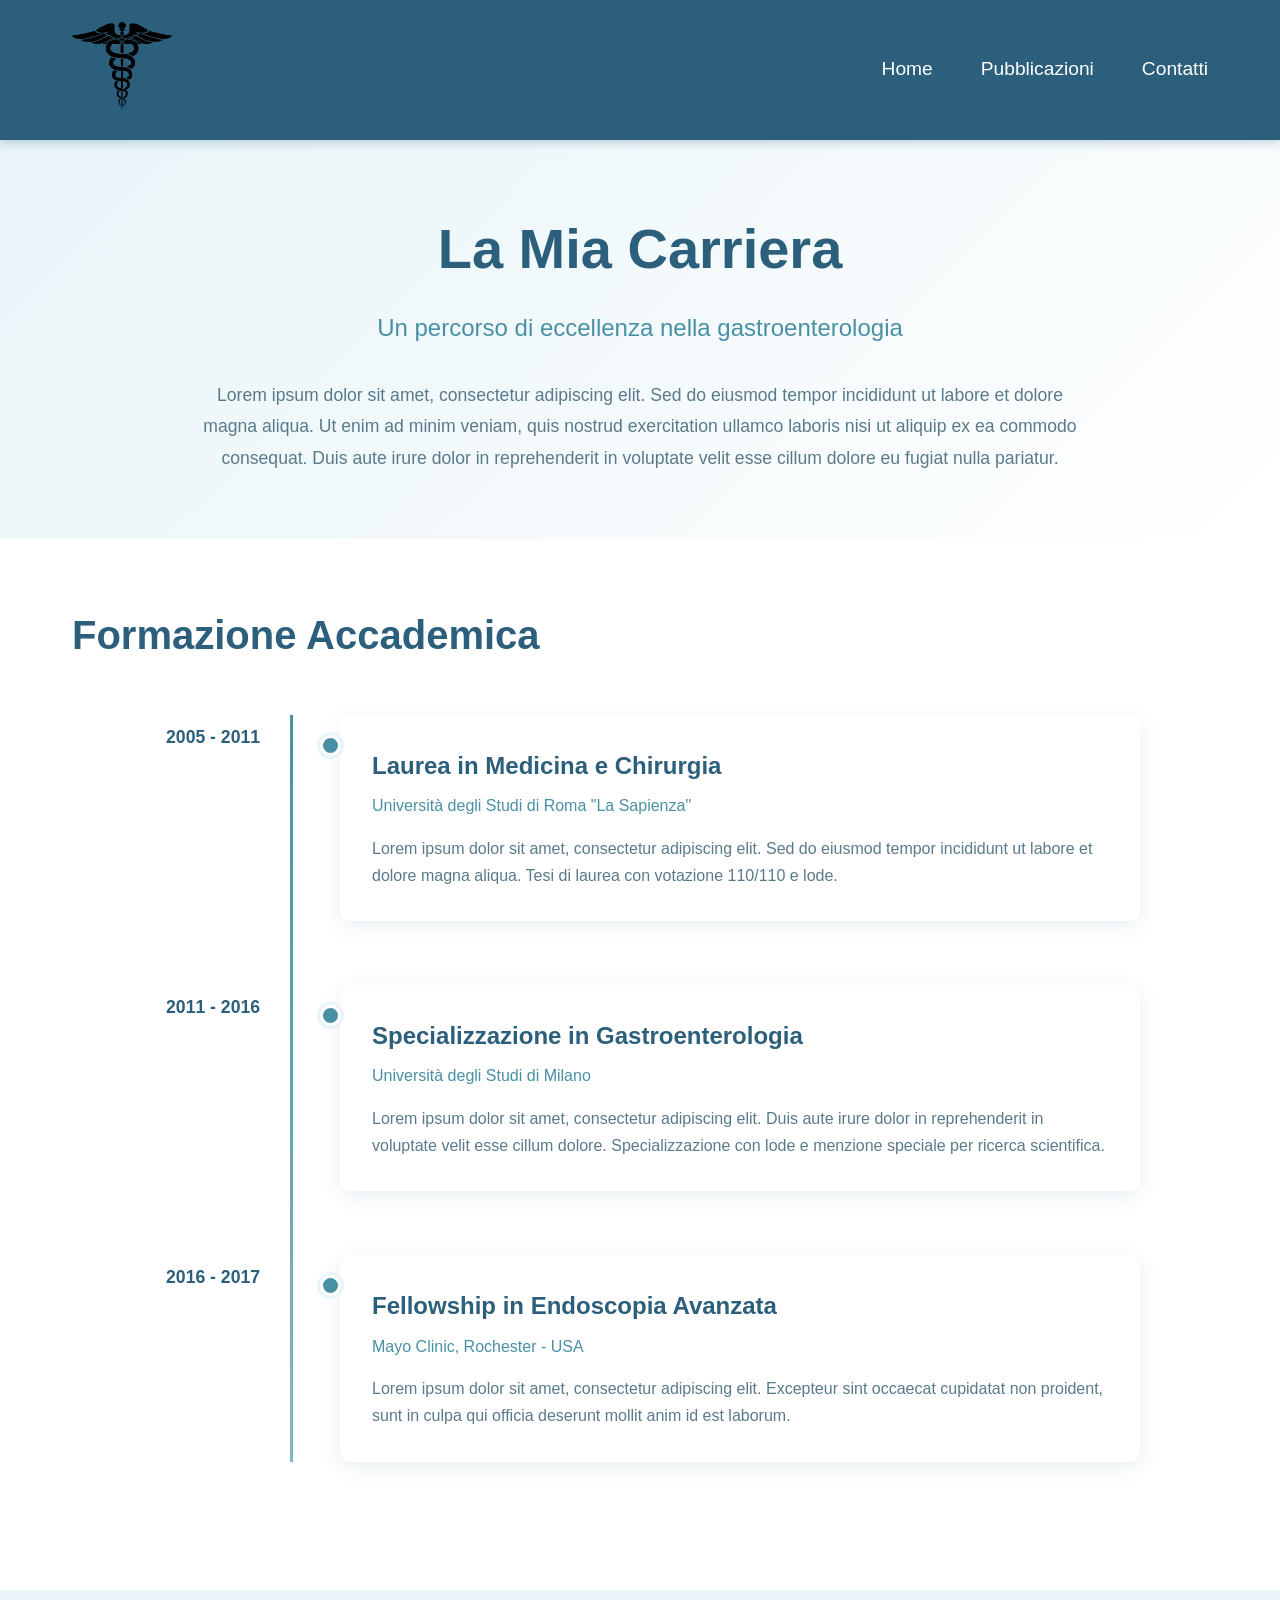
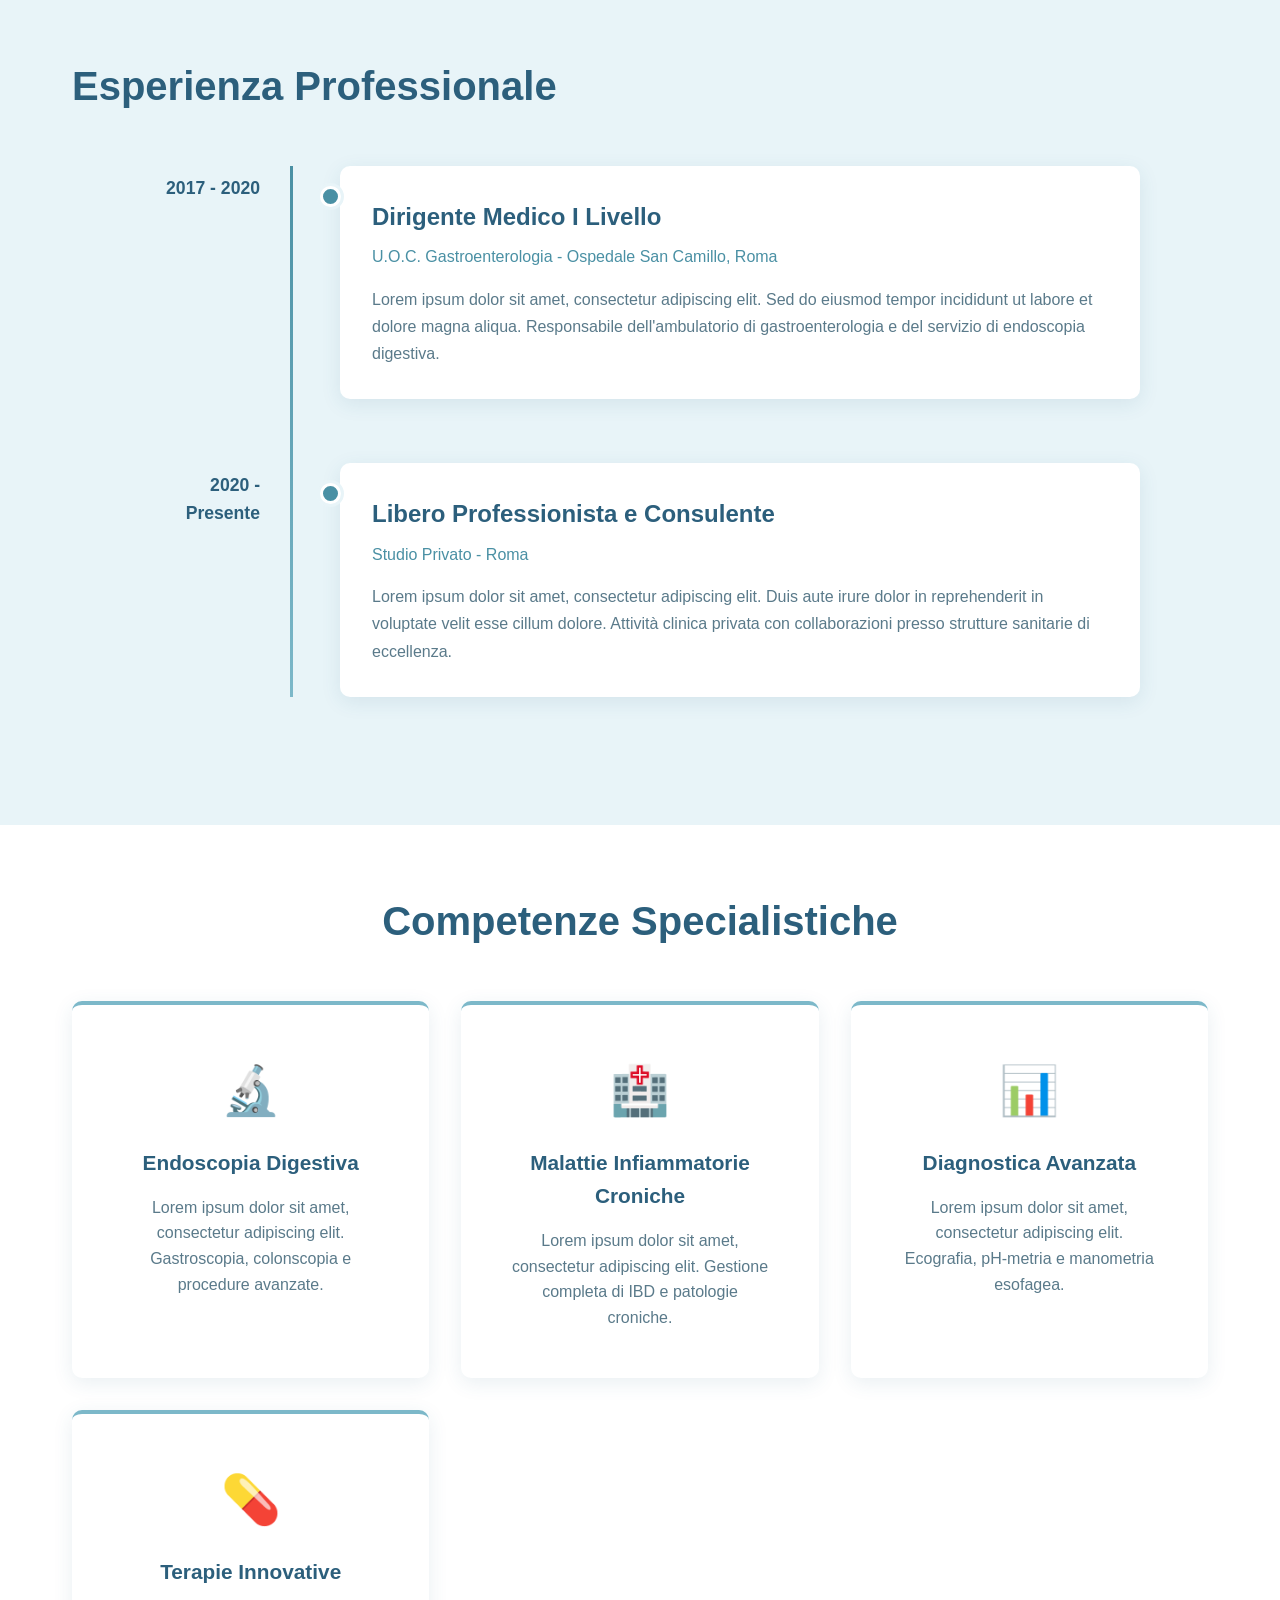
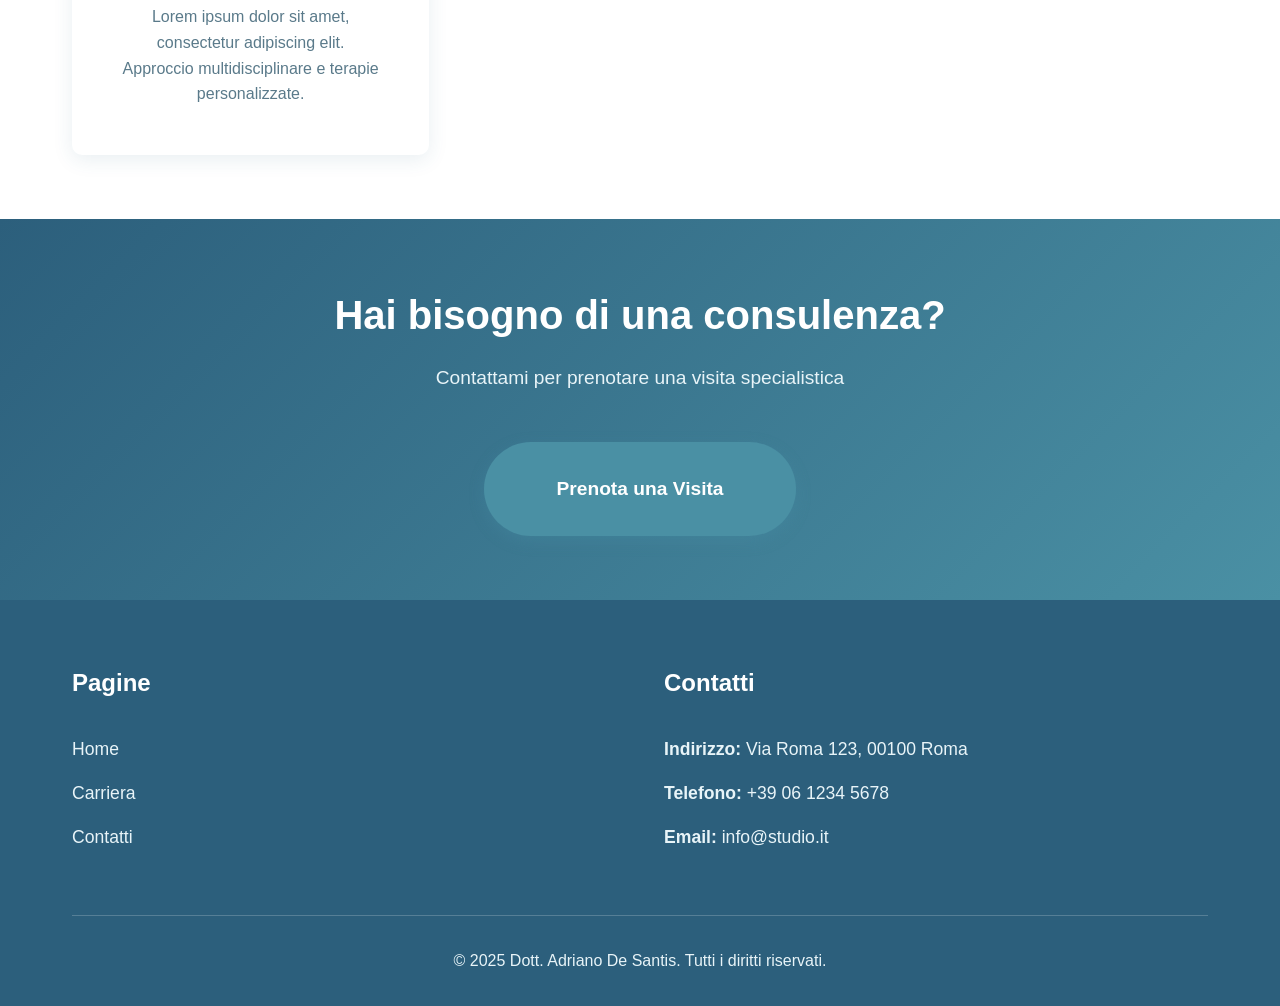
==== commit c92a7e3b: "responsive creazoine pagina pubblicazioni" ====
--- a/carriera.html
+++ b/carriera.html
@@ -18,10 +18,26 @@
                 </div>
                 <nav class="nav">
                     <ul class="nav-list">
-                        <li><a href="carriera.html" class="nav-link active">Carriera</a></li>
+                        <li><a href="index.html" class="nav-link">Home</a></li>
+                        <li><a href="Pubblicazioni.html" class="nav-link">Pubblicazioni</a></li>
                         <li><a href="contatti.html" class="nav-link">Contatti</a></li>
                     </ul>
                 </nav>
+                <!-- Hamburger per mobile -->
+                <button class="hamburger" aria-label="Apri menu" aria-expanded="false" aria-controls="mobile-menu">
+                    <span class="hamburger-box">
+                        <span class="hamburger-inner"></span>
+                    </span>
+                </button>
+                <div id="mobile-menu" class="mobile-menu" aria-hidden="true">
+                    <div class="mobile-menu-inner">
+                        <ul class="mobile-nav-list">
+                            <li><a href="index.html">Home</a></li>
+                            <li><a href="Pubblicazioni.html">Pubblicazioni</a></li>
+                            <li><a href="contatti.html">Contatti</a></li>
+                        </ul>
+                    </div>
+                </div>
             </div>
         </div>
     </header>
@@ -148,71 +164,6 @@
                         <div class="competenza-icon">💊</div>
                         <h3>Terapie Innovative</h3>
                         <p>Lorem ipsum dolor sit amet, consectetur adipiscing elit. Approccio multidisciplinare e terapie personalizzate.</p>
-                    </div>
-                </div>
-            </div>
-        </section>
-
-        <!-- Pubblicazioni e Ricerca Section -->
-        <section class="hero-section section-light">
-            <div class="container">
-                <h2 class="section-title">Pubblicazioni e Ricerca</h2>
-                <div class="pubblicazioni-content">
-                    <p class="section-description">
-                        Lorem ipsum dolor sit amet, consectetur adipiscing elit. Sed do eiusmod tempor 
-                        incididunt ut labore et dolore magna aliqua. Autore di oltre 25 pubblicazioni 
-                        scientifiche su riviste internazionali peer-reviewed.
-                    </p>
-                    
-                    <div class="pubblicazioni-list">
-                        <div class="pubblicazione-item">
-                            <h4 class="pubblicazione-title">Lorem Ipsum Dolor Sit Amet in Gastroenterology</h4>
-                            <p class="pubblicazione-journal">Journal of Gastroenterology - 2023</p>
-                            <p class="pubblicazione-authors">De Santis A., et al.</p>
-                        </div>
-                        
-                        <div class="pubblicazione-item">
-                            <h4 class="pubblicazione-title">Consectetur Adipiscing Elit: A Comprehensive Review</h4>
-                            <p class="pubblicazione-journal">Digestive Diseases and Sciences - 2022</p>
-                            <p class="pubblicazione-authors">De Santis A., Smith J., Brown L.</p>
-                        </div>
-                        
-                        <div class="pubblicazione-item">
-                            <h4 class="pubblicazione-title">Sed Do Eiusmod Tempor Incididunt in IBD Management</h4>
-                            <p class="pubblicazione-journal">Inflammatory Bowel Diseases - 2021</p>
-                            <p class="pubblicazione-authors">De Santis A., Johnson M.</p>
-                        </div>
-                        
-                        <div class="pubblicazione-item">
-                            <h4 class="pubblicazione-title">Ut Labore et Dolore Magna: Advanced Endoscopic Techniques</h4>
-                            <p class="pubblicazione-journal">Gastrointestinal Endoscopy - 2020</p>
-                            <p class="pubblicazione-authors">De Santis A., et al.</p>
-                        </div>
-                    </div>
-                </div>
-            </div>
-        </section>
-
-        <!-- Affiliazioni Section -->
-        <section class="hero-section section-white">
-            <div class="container">
-                <h2 class="section-title centered">Affiliazioni e Società Scientifiche</h2>
-                <div class="affiliazioni-grid">
-                    <div class="affiliazione-item">
-                        <h4>SIGE</h4>
-                        <p>Società Italiana di Gastroenterologia ed Endoscopia Digestiva</p>
-                    </div>
-                    <div class="affiliazione-item">
-                        <h4>ESGE</h4>
-                        <p>European Society of Gastrointestinal Endoscopy</p>
-                    </div>
-                    <div class="affiliazione-item">
-                        <h4>AGA</h4>
-                        <p>American Gastroenterological Association</p>
-                    </div>
-                    <div class="affiliazione-item">
-                        <h4>ECCO</h4>
-                        <p>European Crohn's and Colitis Organisation</p>
                     </div>
                 </div>
             </div>
--- a/style.css
+++ b/style.css
@@ -136,14 +136,8 @@
 
 .hero-section {
     padding: var(--spacing-xl) 0;
-}
-
-.section-1 {
-    background-color: var(--color-light);
-}
-
-.section-2 {
-    background-color: var(--color-white);
+    background-color: var(--color-white);
+    transition: var(--transition);
 }
 
 .section-3 {
@@ -830,12 +824,38 @@
     border-radius: 8px;
     border-left: 4px solid var(--color-secondary);
     transition: var(--transition);
+    display: flex;
+    align-items: center;
+    gap: var(--spacing-md);
 }
 
 .pubblicazione-item:hover {
     border-left-color: var(--color-primary);
     box-shadow: 0 5px 15px rgba(44, 95, 124, 0.1);
     transform: translateX(5px);
+}
+
+.pubblicazione-info {
+    flex: 1 1 auto;
+}
+
+.pubblicazione-actions {
+    flex: 0 0 auto;
+    display: flex;
+    align-items: center;
+    justify-content: flex-end;
+}
+
+@media (max-width: 768px) {
+    .pubblicazione-item {
+        flex-direction: column;
+        align-items: stretch;
+    }
+
+    .pubblicazione-actions {
+        justify-content: flex-start;
+        margin-top: var(--spacing-sm);
+    }
 }
 
 .pubblicazione-title {
@@ -1352,3 +1372,182 @@
         height: 60px;
     }
 }
+
+/* Hamburger & Mobile Menu */
+.hamburger {
+    display: none; /* mostrato solo su mobile */
+    background: transparent;
+    border: none;
+    cursor: pointer;
+    padding: 0.5rem;
+    position: relative; /* permettere z-index */
+    z-index: 3001; /* più alto dell'overlay (2000) e dell'header (1000) */
+}
+
+.hamburger-box {
+    width: 28px;
+    height: 20px;
+    display: inline-block;
+    position: relative;
+}
+
+.hamburger-inner,
+.hamburger-inner,
+.hamburger-inner::before,
+.hamburger-inner::after {
+    width: 28px;
+    height: 3px;
+    background-color: var(--color-white);
+    display: block;
+    border-radius: 2px;
+    position: absolute;
+    transition: transform 0.25s ease, opacity 0.25s ease, background-color 0.25s ease;
+    transform-origin: center;
+}
+
+/* center the middle bar, and position pseudo bars relative to the middle */
+.hamburger-inner { top: 50%; left: 0; transform: translateY(-50%); }
+.hamburger-inner::before { content: ''; top: 50%; left: 0; transform: translateY(-10px); }
+.hamburger-inner::after { content: ''; top: 50%; left: 0; transform: translateY(10px); }
+
+/* Active state: turn into an X */
+.hamburger[aria-expanded="true"] .hamburger-inner {
+    background-color: transparent;
+}
+.hamburger[aria-expanded="true"] .hamburger-inner::before {
+    transform: translateY(0) rotate(45deg);
+}
+.hamburger[aria-expanded="true"] .hamburger-inner::after {
+    transform: translateY(0) rotate(-45deg);
+}
+
+.mobile-menu {
+    /* full-screen container (inset) but inner panel slides from right */
+    position: fixed;
+    inset: 0;
+    z-index: 2000;
+    pointer-events: none; /* allow clicks only when open */
+}
+
+/* dark overlay using pseudo-element */
+.mobile-menu::before {
+    content: '';
+    position: absolute;
+    inset: 0;
+    background: rgba(0,0,0,0.45);
+    opacity: 0;
+    transition: opacity 0.35s ease;
+    pointer-events: none;
+}
+
+.mobile-menu-inner {
+    position: absolute;
+    /* place the panel at the very top (no space above) */
+    top: 0;
+    right: 0;
+    /* auto height: only use the space needed up to a limit */
+    height: auto;
+    width: calc(100% - 48px);
+    max-width: 360px;
+    max-height: 80vh; /* allow internal scroll if too many links */
+    background: var(--color-primary);
+    transform: translateX(110%); /* start off-canvas to the right */
+    transition: transform 0.35s ease, opacity 0.25s ease;
+    box-shadow: -10px 10px 30px rgba(0,0,0,0.15);
+    padding: 1rem 1.25rem;
+    overflow-y: auto;
+    pointer-events: auto;
+    border-radius: 10px;
+}
+
+.mobile-menu-close {
+    background: transparent;
+    border: none;
+    font-size: 1.8rem;
+    line-height: 1;
+    cursor: pointer;
+    color: var(--color-white);
+    position: absolute;
+    top: 12px;
+    right: 16px;
+}
+
+.mobile-nav-list {
+    list-style: none;
+    margin-top: 2.25rem;
+    display: flex;
+    flex-direction: column;
+    gap: 1rem;
+}
+
+.mobile-nav-list a {
+    text-decoration: none;
+    color: var(--color-white);
+    font-weight: 700;
+    font-size: 1.25rem;
+}
+
+.mobile-nav-list a:hover {
+    color: var(--color-light);
+}
+
+@media (max-width: 768px) {
+    /* Nascondi i link header e mostra hamburger */
+    .nav-list { display: none; }
+    .hamburger { display: inline-block; color: var(--color-white); }
+
+    /* When the menu is open (aria-hidden="false") reveal overlay and slide panel in */
+    .mobile-menu[aria-hidden="false"] {
+        pointer-events: auto;
+    }
+
+    .mobile-menu[aria-hidden="false"]::before {
+        opacity: 1;
+        pointer-events: auto;
+    }
+
+    .mobile-menu[aria-hidden="false"] .mobile-menu-inner {
+        transform: translateX(0);
+    }
+}
+
+/* Strong mobile overrides to ensure timeline is clean and aligned */
+@media (max-width: 768px) {
+    /* Ensure container padding is used as reference */
+    .timeline {
+        padding-left: var(--spacing-md);
+        max-width: 100%;
+    }
+
+    /* Remove vertical line and decorative dots on mobile */
+    .timeline::before,
+    .timeline-content::before {
+        display: none !important;
+    }
+
+    /* Stack items: date above content, both full width and aligned */
+    .timeline-item {
+        display: block;
+        margin-bottom: var(--spacing-md);
+    }
+
+    .timeline-date,
+    .timeline-content {
+        width: 100%;
+        margin: 0;
+        padding-left: 0;
+        box-sizing: border-box;
+    }
+
+    /* Slight spacing between date and content for readability */
+    .timeline-date {
+        margin-bottom: 0.4rem;
+        font-size: 1.15rem;
+    }
+
+    /* Make sure competence cards aren't shifted on mobile */
+    .competenze-grid {
+        transform: none !important;
+        max-width: 100% !important;
+    }
+}
